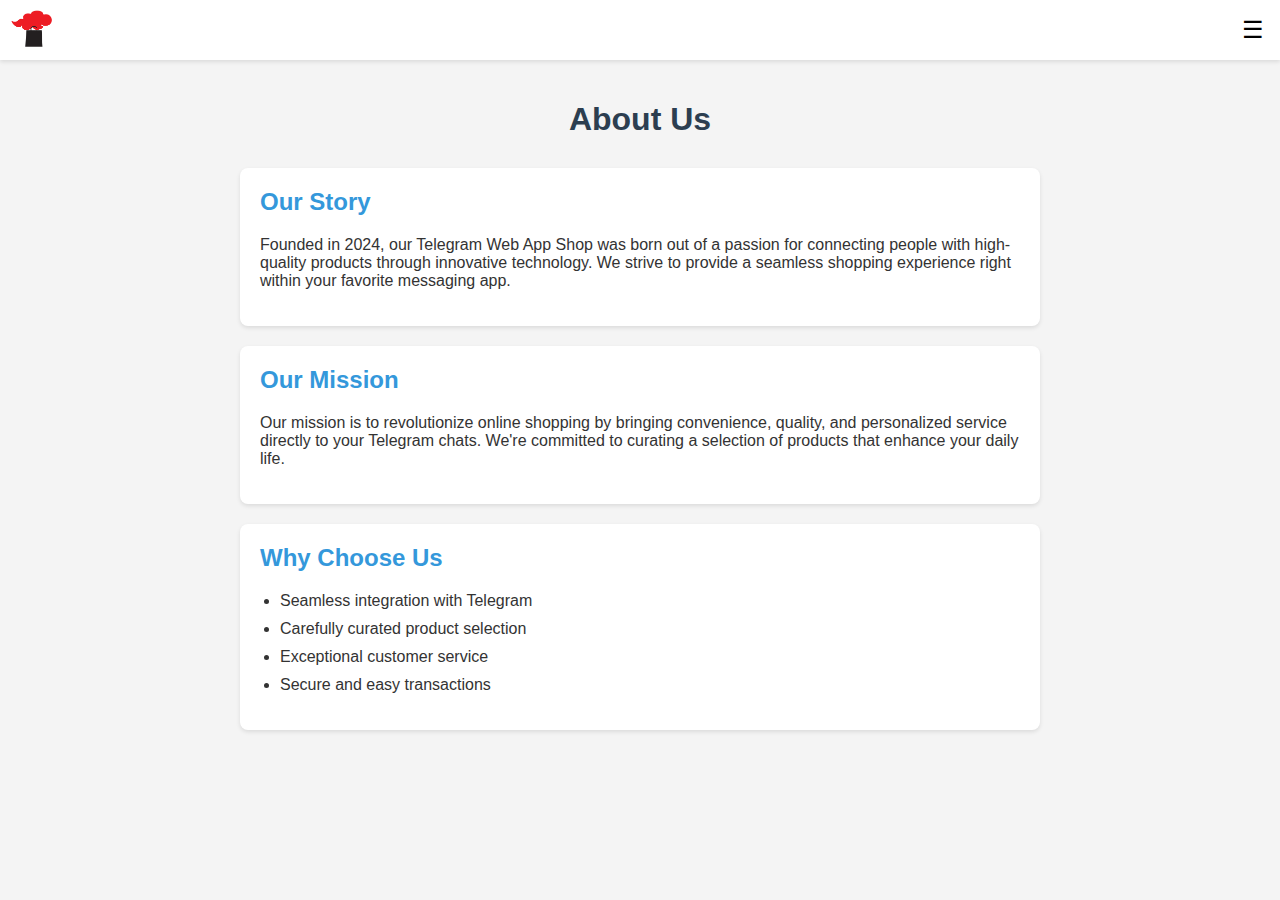
==== about.html @ f39aebba "Update about.html" ====
<!DOCTYPE html>
<html lang="en">
<head>
    <meta charset="UTF-8">
    <meta name="viewport" content="width=device-width, initial-scale=1.0">
    <title>About Us - Telegram Web App Shop</title>
    <link rel="stylesheet" href="about-styles.css">
    <script src="https://telegram.org/js/telegram-web-app.js"></script>
</head>
<body>
    <header>
        <img src="logo.png" alt="Logo" class="logo">
        <button id="menuButton" class="menu-button">☰</button>
    </header>
    
    <div id="mySidenav" class="sidenav">
        <a href="javascript:void(0)" class="closebtn" onclick="closeNav()">×</a>
        <div class="sidenav-content">
            <a href="index.html">HOME</a>
            <a href="about.html">ABOUT US</a>
            <a href="#">CONDITIONS</a>
        </div>
    </div>

    <main class="about-content">
        <h1>About Us</h1>
        <section class="about-section">
            <h2>Our Story</h2>
            <p>Founded in 2024, our Telegram Web App Shop was born out of a passion for connecting people with high-quality products through innovative technology. We strive to provide a seamless shopping experience right within your favorite messaging app.</p>
        </section>
        
        <section class="about-section">
            <h2>Our Mission</h2>
            <p>Our mission is to revolutionize online shopping by bringing convenience, quality, and personalized service directly to your Telegram chats. We're committed to curating a selection of products that enhance your daily life.</p>
        </section>
        
        <section class="about-section">
            <h2>Why Choose Us</h2>
            <ul>
                <li>Seamless integration with Telegram</li>
                <li>Carefully curated product selection</li>
                <li>Exceptional customer service</li>
                <li>Secure and easy transactions</li>
            </ul>
        </section>
    </main>
    
    <script src="app.js"></script>
</body>
</html>
---- about-styles.css ----
body {
    font-family: Arial, sans-serif;
    margin: 0;
    padding: 0;
    background-color: #f4f4f4;
    color: #333;
}

header {
    display: flex;
    justify-content: space-between;
    align-items: center;
    padding: 10px;
    background-color: #ffffff;
    box-shadow: 0 2px 4px rgba(0,0,0,0.1);
}

.logo {
    height: 40px;
}

.menu-button {
    background: none;
    border: none;
    font-size: 24px;
    cursor: pointer;
}

.sidenav {
    height: 100%;
    width: 0;
    position: fixed;
    z-index: 1;
    top: 0;
    left: 0;
    background-color: #111;
    overflow-x: hidden;
    transition: 0.5s;
}

.sidenav-content {
    position: relative;
    top: 25%;
    width: 100%;
    text-align: center;
    margin-top: 30px;
}

.sidenav a {
    padding: 8px;
    text-decoration: none;
    font-size: 36px;
    color: #818181;
    display: block;
    transition: 0.3s;
}

.sidenav a:hover, .sidenav a:focus {
    color: #f1f1f1;
}

.sidenav .closebtn {
    position: absolute;
    top: 20px;
    right: 45px;
    font-size: 60px;
}

.about-content {
    max-width: 800px;
    margin: 0 auto;
    padding: 20px;
}

h1 {
    color: #2c3e50;
    text-align: center;
    margin-bottom: 30px;
}

.about-section {
    background-color: #ffffff;
    border-radius: 8px;
    padding: 20px;
    margin-bottom: 20px;
    box-shadow: 0 2px 4px rgba(0,0,0,0.1);
}

h2 {
    color: #3498db;
    margin-top: 0;
}

ul {
    padding-left: 20px;
}

li {
    margin-bottom: 10px;
}

@media screen and (max-width: 600px) {
    .about-content {
        padding: 10px;
    }
}
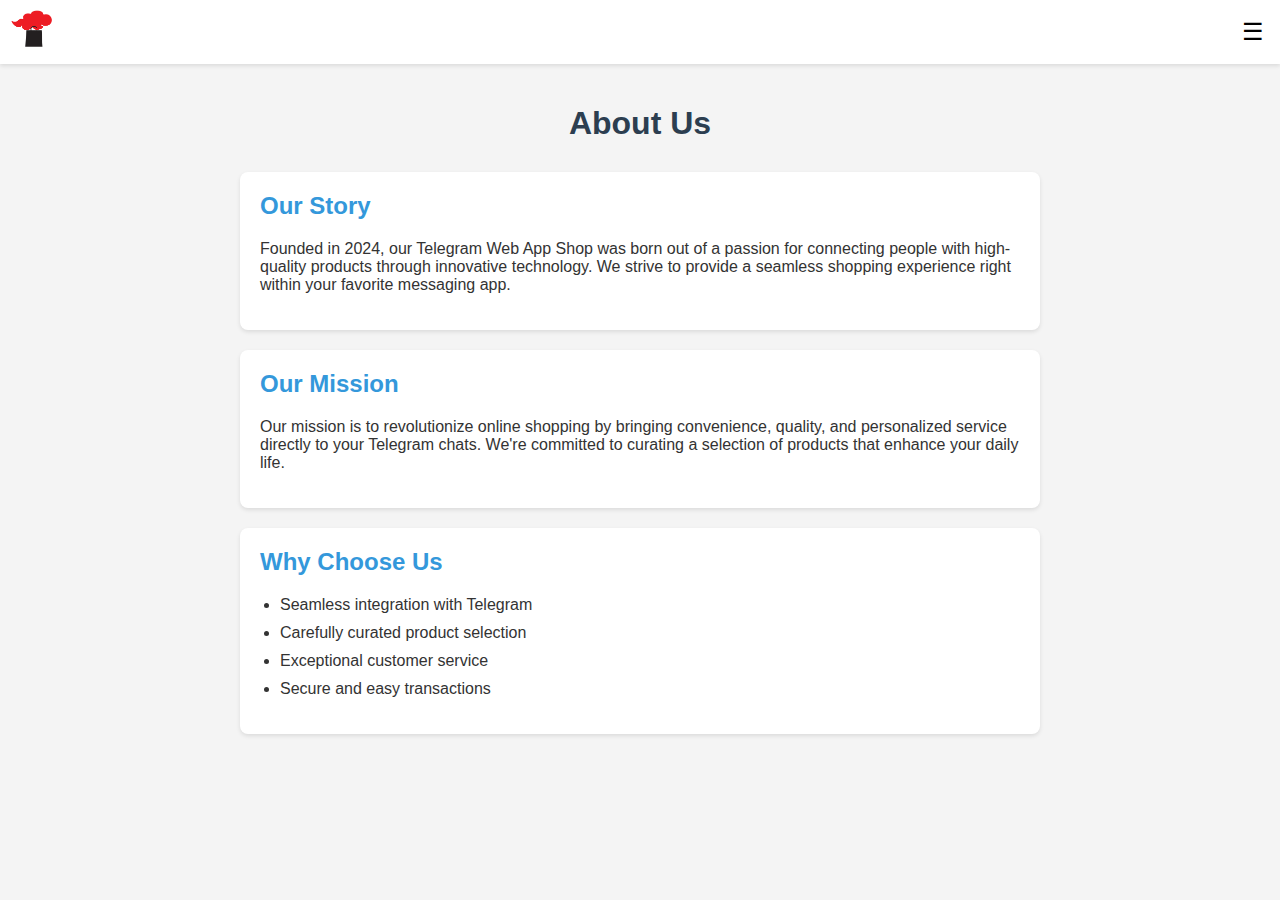
==== commit 67295375: "Update about.html" ====
--- a/about.html
+++ b/about.html
@@ -9,7 +9,7 @@
 </head>
 <body>
     <header>
-        <img src="logo.png" alt="Logo" class="logo">
+        <a href="index.html"><img src="logo.png" alt="Logo" class="logo"></a>
         <button id="menuButton" class="menu-button">☰</button>
     </header>
     
@@ -18,7 +18,8 @@
         <div class="sidenav-content">
             <a href="index.html">HOME</a>
             <a href="about.html">ABOUT US</a>
-            <a href="#">CONDITIONS</a>
+            <a href="contacts.html">CONTACTS</a>
+            <a href="conditions.html">CONDITIONS</a>
         </div>
     </div>
 
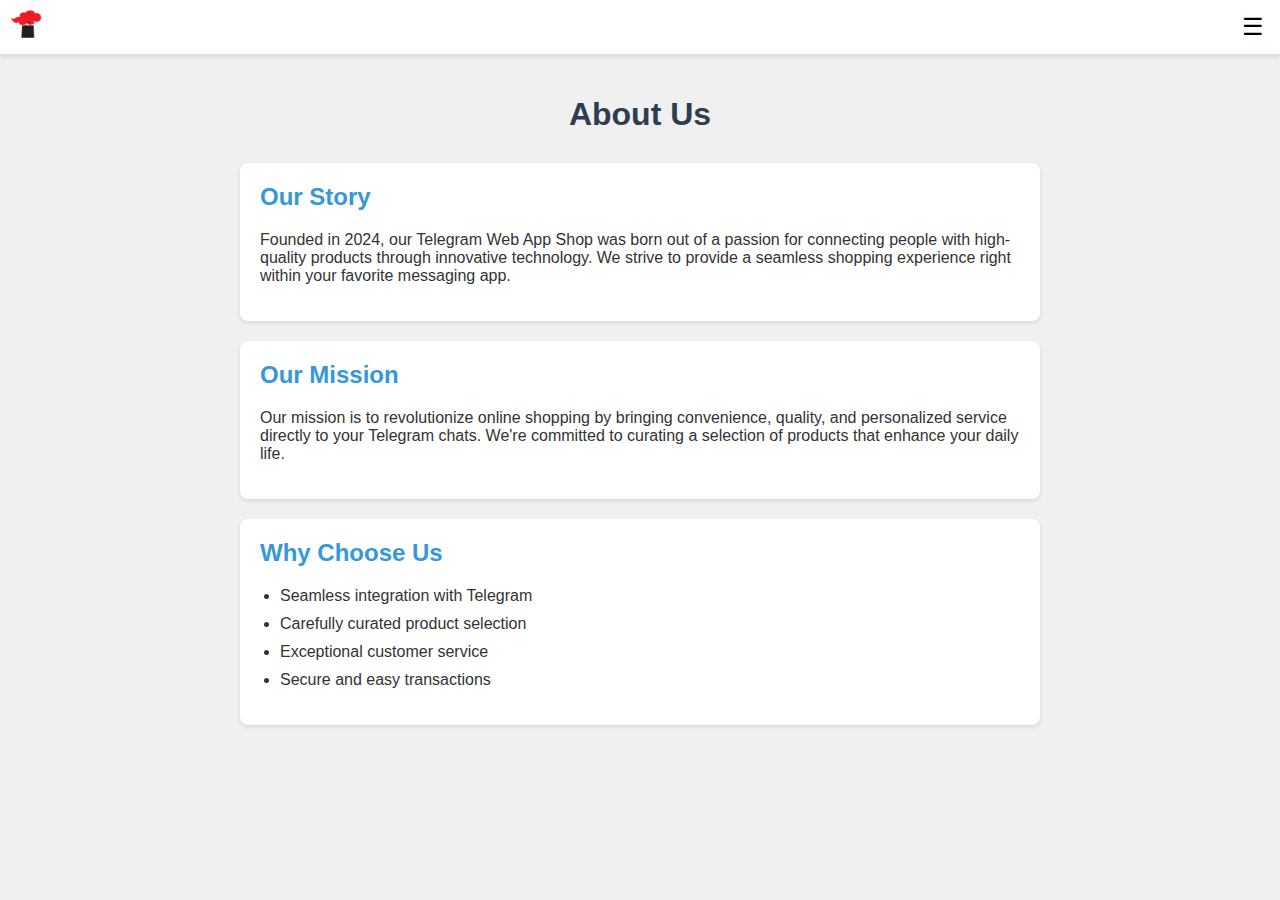
==== commit 5b643fb9: "Update about.html" ====
--- a/about.html
+++ b/about.html
@@ -5,6 +5,7 @@
     <meta name="viewport" content="width=device-width, initial-scale=1.0">
     <title>About Us - Telegram Web App Shop</title>
     <link rel="stylesheet" href="about-styles.css">
+    <link rel="stylesheet" href="styles.css">
     <script src="https://telegram.org/js/telegram-web-app.js"></script>
 </head>
 <body>
--- a/styles.css
+++ b/styles.css
@@ -0,0 +1,142 @@
+body {
+    font-family: Arial, sans-serif;
+    margin: 0;
+    padding: 0;
+    background-color: #f0f0f0;
+    color: #333;
+}
+
+header {
+    display: flex;
+    justify-content: space-between;
+    align-items: center;
+    padding: 10px;
+    background-color: #fff;
+    border-bottom: 1px solid #ddd;
+}
+
+.logo {
+    height: 30px;
+}
+
+.menu-button {
+    background: none;
+    border: none;
+    font-size: 24px;
+    cursor: pointer;
+}
+
+.sidenav {
+    height: 100%;
+    width: 0;
+    position: fixed;
+    z-index: 1;
+    top: 0;
+    left: 0;
+    background-color: #fff;
+    overflow-x: hidden;
+    transition: 0.5s;
+    padding-top: 60px;
+}
+
+.sidenav a {
+    padding: 8px 8px 8px 32px;
+    text-decoration: none;
+    font-size: 18px;
+    color: #818181;
+    display: block;
+    transition: 0.3s;
+}
+
+.sidenav a:hover {
+    color: #111;
+}
+
+.sidenav .closebtn {
+    position: absolute;
+    top: 0;
+    right: 25px;
+    font-size: 36px;
+    margin-left: 50px;
+}
+
+#app {
+    max-width: 100%;
+    margin: 0 auto;
+    padding: 10px;
+}
+
+#controls {
+    margin-bottom: 15px;
+}
+
+#search {
+    width: calc(100% - 22px);
+    padding: 10px;
+    font-size: 16px;
+    border: 1px solid #ddd;
+    border-radius: 4px;
+    margin-bottom: 10px;
+}
+
+.filter-container {
+    display: flex;
+    justify-content: space-between;
+    gap: 10px;
+}
+
+#category, #sort {
+    flex-grow: 1;
+    padding: 10px;
+    font-size: 16px;
+    border: 1px solid #ddd;
+    border-radius: 4px;
+    background-color: white;
+}
+
+#products {
+    display: flex;
+    flex-direction: column;
+    gap: 15px;
+}
+
+.product {
+    background-color: white;
+    border: 1px solid #ddd;
+    border-radius: 4px;
+    padding: 15px;
+    text-align: center;
+}
+
+.product img {
+    max-width: 100%;
+    height: auto;
+    border-radius: 4px;
+}
+
+.product h3 {
+    margin: 10px 0;
+    font-size: 18px;
+}
+
+.product p {
+    color: #000;
+    font-weight: bold;
+}
+
+.product button {
+    margin-top: 10px;
+    padding: 10px 15px;
+    background-color: #4CAF50;
+    color: white;
+    border: none;
+    border-radius: 4px;
+    cursor: pointer;
+    font-size: 16px;
+    width: 100%;
+}
+
+@media screen and (max-height: 450px) {
+    .sidenav {padding-top: 15px;}
+    .sidenav a {font-size: 18px;}
+}
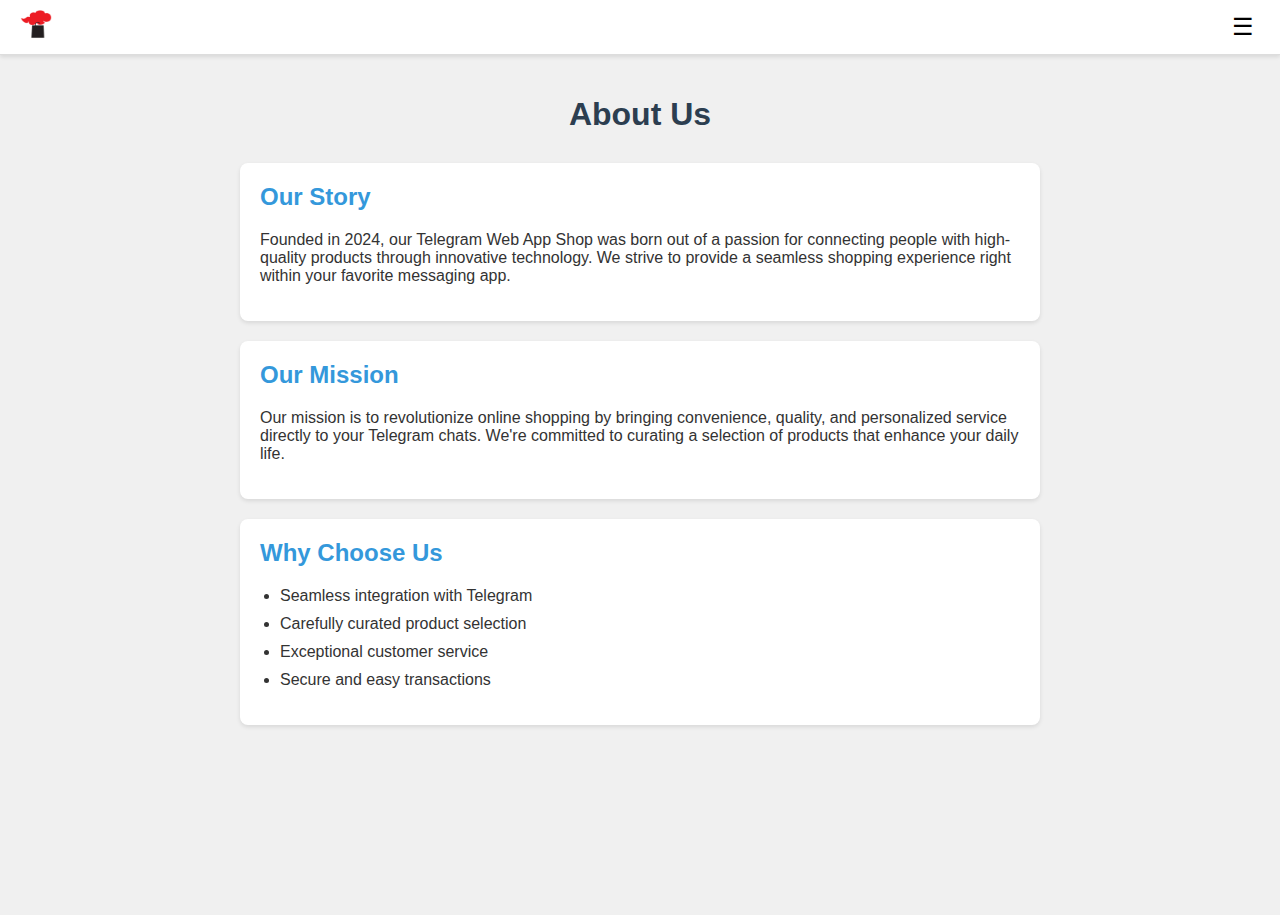
==== commit a14ddc4c: "Update about.html" ====
--- a/about.html
+++ b/about.html
@@ -9,7 +9,7 @@
     <script src="https://telegram.org/js/telegram-web-app.js"></script>
 </head>
 <body>
-    <header>
+   <header>
         <a href="index.html"><img src="logo.png" alt="Logo" class="logo"></a>
         <button id="menuButton" class="menu-button">☰</button>
     </header>
@@ -46,7 +46,8 @@
             </ul>
         </section>
     </main>
-    
+
+    <script src="i18n.js"></script>
     <script src="app.js"></script>
 </body>
 </html>
--- a/about-styles.css
+++ b/about-styles.css
@@ -24,46 +24,6 @@
     border: none;
     font-size: 24px;
     cursor: pointer;
-}
-
-.sidenav {
-    height: 100%;
-    width: 0;
-    position: fixed;
-    z-index: 1;
-    top: 0;
-    left: 0;
-    background-color: #111;
-    overflow-x: hidden;
-    transition: 0.5s;
-}
-
-.sidenav-content {
-    position: relative;
-    top: 25%;
-    width: 100%;
-    text-align: center;
-    margin-top: 30px;
-}
-
-.sidenav a {
-    padding: 8px;
-    text-decoration: none;
-    font-size: 36px;
-    color: #818181;
-    display: block;
-    transition: 0.3s;
-}
-
-.sidenav a:hover, .sidenav a:focus {
-    color: #f1f1f1;
-}
-
-.sidenav .closebtn {
-    position: absolute;
-    top: 20px;
-    right: 45px;
-    font-size: 60px;
 }
 
 .about-content {
--- a/styles.css
+++ b/styles.css
@@ -4,19 +4,64 @@
     padding: 0;
     background-color: #f0f0f0;
     color: #333;
+    padding-bottom: 150px; /* Adjust this value based on your cart's height */
 }
 
 header {
     display: flex;
     justify-content: space-between;
     align-items: center;
-    padding: 10px;
+    padding: 10px 20px;
     background-color: #fff;
     border-bottom: 1px solid #ddd;
 }
 
-.logo {
-    height: 30px;
+nav {
+    display: flex;
+    align-items: center;
+}
+
+.language-selector {
+    position: relative;
+    margin-right: 20px;
+}
+
+.selected-language {
+    display: flex;
+    align-items: center;
+    cursor: pointer;
+}
+
+.globe-icon {
+    margin-right: 5px;
+}
+
+.current-language {
+    margin-right: 5px;
+}
+
+.language-options {
+    display: none;
+    position: absolute;
+    top: 100%;
+    right: 0;
+    background-color: white;
+    border: 1px solid #ddd;
+    border-radius: 4px;
+    box-shadow: 0 2px 5px rgba(0,0,0,0.1);
+    padding: 0;
+    margin: 0;
+    list-style-type: none;
+    z-index: 1000;
+}
+
+.language-options li {
+    padding: 10px 15px;
+    cursor: pointer;
+}
+
+.language-options li:hover {
+    background-color: #f0f0f0;
 }
 
 .menu-button {
@@ -24,6 +69,10 @@
     border: none;
     font-size: 24px;
     cursor: pointer;
+}
+
+.logo {
+    height: 30px;
 }
 
 .sidenav {
@@ -36,107 +85,465 @@
     background-color: #fff;
     overflow-x: hidden;
     transition: 0.5s;
-    padding-top: 60px;
+}
+
+.sidenav-content {
+    position: relative;
+    top: 25%;
+    width: 100%;
+    text-align: center;
+    margin-top: 30px;
 }
 
 .sidenav a {
-    padding: 8px 8px 8px 32px;
+    padding: 8px;
     text-decoration: none;
-    font-size: 18px;
+    font-size: 36px;
     color: #818181;
     display: block;
     transition: 0.3s;
 }
 
-.sidenav a:hover {
-    color: #111;
+.sidenav a:hover, .sidenav a:focus {
+    color: #000000;
 }
 
 .sidenav .closebtn {
     position: absolute;
-    top: 0;
-    right: 25px;
-    font-size: 36px;
-    margin-left: 50px;
+    top: 20px;
+    right: 45px;
+    font-size: 60px;
 }
 
 #app {
     max-width: 100%;
     margin: 0 auto;
-    padding: 10px;
-}
-
-#controls {
-    margin-bottom: 15px;
+    padding: 12px;
+}
+
+.controls-top {
+    display: flex;
+    justify-content: space-between;
+    align-items: center;
+}
+
+.search-container {
+  display: flex;
+  align-items: center;
+  background-color: #fff;
+  border-radius: 50px;
+/*   padding: 5px; */
+  max-width: 600px;
+  margin: 0 auto;
+  margin-bottom: 10px;
 }
 
 #search {
-    width: calc(100% - 22px);
-    padding: 10px;
-    font-size: 16px;
-    border: 1px solid #ddd;
-    border-radius: 4px;
-    margin-bottom: 10px;
+  flex-grow: 1;
+  border: none;
+  background: transparent;
+  padding: 10px 15px;
+  font-size: 16px;
+  outline: none;
+}
+
+.search-button {
+  background-color: #E53935;
+  border: none;
+  border-radius: 50%;
+  width: 40px;
+  height: 40px;
+  display: flex;
+  justify-content: center;
+  align-items: center;
+  cursor: pointer;
+}
+
+.search-button svg {
+  width: 24px;
+  height: 24px;
+  fill: white;
+}
+
+::placeholder {
+  color: #888;
 }
 
 .filter-container {
-    display: flex;
-    justify-content: space-between;
-    gap: 10px;
+  display: flex;
+  justify-content: space-between;
+  gap: 15px;
+}
+
+.select-wrapper {
+  flex: 1;
+  position: relative;
+  background-color: #f0f0f0;
+  border-radius: 50px;
+  overflow: hidden;
+}
+
+.select-wrapper::after {
+  content: "\25BC";
+  position: absolute;
+  top: 50%;
+  right: 15px;
+  transform: translateY(-50%);
+  pointer-events: none;
+  color: #888;
+}
+
+select {
+  width: 100%;
+  padding: 12px 40px 12px 20px;
+  font-size: 16px;
+  border: none;
+/*   background-color: transparent; */
+  appearance: none;
+  outline: none;
+  cursor: pointer;
 }
 
 #category, #sort {
     flex-grow: 1;
     padding: 10px;
+/*     font-size: 16px;
+    border: 1px solid #ddd;
+    border-radius: 4px;
+    background-color: white; */
+}
+
+#products {
+    display: flex;
+    flex-direction: column;
+    gap: 15px;
+    padding: 0 12px; /* This creates the overall indentation */
+}
+
+/* #products {
+    width: 100%;
+}
+ */
+.product img {
+    max-width: 100%;
+    height: auto;
+}
+
+.product {
+    background-color: white;
+    border: 1px solid #ddd;
+    border-radius: 8px;
+    padding: 15px;
+    text-align: center;
+    box-shadow: 0 2px 4px rgba(0,0,0,0.05);
+}
+
+/* .product img {
+    max-width: 100%;
+    height: auto;
+    border-radius: 4px;
+} */
+
+.product h3 {
+    margin: 10px 0;
+    font-size: 18px;
+}
+
+.product p {
+    color: #000;
+    font-weight: bold;
+}
+
+.product button {
+    margin-top: 10px;
+    padding: 10px 15px;
+    background-color: #E53935;
+    color: white;
+    border: none;
+    border-radius: 4px;
+    cursor: pointer;
+    font-size: 16px;
+/*     width: 100%; */
+}
+
+#cart {
+    position: fixed;
+    bottom: 0;
+    left: 0;
+    width: 100%;
+    background-color: white;
+    box-shadow: 0 -2px 10px rgba(0, 0, 0, 0.1);
+    padding: 10px;
+    box-sizing: border-box;
+    z-index: 1000;
+    max-height: 150px; /* Adjust as needed */
+    overflow-y: auto;
+}
+
+.cart-item {
+    display: flex;
+    justify-content: space-between;
+    margin-bottom: 5px;
+    font-size: 14px;
+}
+
+.cart-total {
+    font-weight: bold;
+    text-align: right;
+    margin-top: 10px;
+    font-size: 16px;
+}
+
+/* Style for the scrollbar in the cart */
+#cart::-webkit-scrollbar {
+    width: 6px;
+}
+
+#cart::-webkit-scrollbar-track {
+    background: #f1f1f1;
+}
+
+#cart::-webkit-scrollbar-thumb {
+    background: #888;
+    border-radius: 3px;
+}
+
+#cart::-webkit-scrollbar-thumb:hover {
+    background: #555;
+}
+
+#viewToggle {
+    display: flex;
+    margin-bottom: 15px;
+}
+
+.view-button {
+    padding: 5px 10px;
+    background-color: #fff;
+    border: 1px solid #fff;
+    cursor: pointer;
+}
+
+.view-button:first-child {
+    border-top-left-radius: 50px;
+    border-bottom-left-radius: 50px;
+}
+
+.view-button:last-child {
+    border-top-right-radius: 50px;
+    border-bottom-right-radius: 50px;
+}
+
+.view-button.active {
+    background-color: #666;
+    color: white;
+}
+
+.view-button .icon {
+    margin-right: 5px;
+    font-size: 18px;
+}
+
+#products.list-view {
+    display: flex;
+    flex-direction: column;
+    gap: 15px;
+}
+
+#products.grid-view {
+    display: flex;
+    flex-wrap: wrap;
+    gap: 15px;
+}
+
+#products.grid-view .product {
+    flex: 0 1 calc(33.333% - 10px);
+}
+
+#products.list-view .product {
+    display: flex;
+    align-items: center;
+}
+
+#products.list-view .product img {
+    width: 100px;
+    margin-right: 20px;
+}
+
+.modal {
+    display: none;
+    position: fixed;
+    z-index: 1000;
+    left: 0;
+    top: 0;
+    width: 100%;
+    height: 100%;
+    overflow: auto;
+    background-color: rgba(0,0,0,0.4);
+}
+
+.modal-content {
+    background-color: #fefefe;
+    margin: 0;
+    padding: 20px;
+    border: none;
+    width: 100%;
+    height: 100%;
+    box-sizing: border-box;
+    overflow-y: auto;
+}
+
+/* Close button */
+.close {
+    color: #aaa;
+    float: right;
+    font-size: 28px;
+    font-weight: bold;
+    cursor: pointer;
+    position: absolute;
+    right: 20px;
+    top: 10px;
+}
+
+.close:hover,
+.close:focus {
+    color: #000;
+    text-decoration: none;
+    cursor: pointer;
+}
+
+/* Button in modal */
+.modal-content button {
+    background-color: #000;
+    border: none;
+    color: white;
+    padding: 15px 32px;
+    text-align: center;
+    text-decoration: none;
+    display: inline-block;
+    font-size: 16px;
+    margin: 4px 2px;
+    cursor: pointer;
+    transition-duration: 0.4s;
+    border-radius: 4px;
+}
+
+.modal-content button:hover {
+    background-color: #E53935;
+}
+
+/* Product details layout */
+.product-details {
+    display: flex;
+    flex-direction: column;
+    height: 100%;
+}
+
+.product-images-container {
+    flex: 1;
+    display: flex;
+    flex-direction: column;
+    justify-content: center;
+    align-items: center;
+    margin-bottom: 20px;
+}
+
+.main-image {
+    width: 100%;
+    max-width: 400px;
+    margin-bottom: 10px;
+}
+
+.main-image img {
+    width: 100%;
+    height: auto;
+    object-fit: cover;
+}
+
+.thumbnail-images {
+    display: flex;
+    gap: 10px;
+    overflow-x: auto;
+    padding: 10px 0;
+}
+
+.thumbnail-images img {
+    width: 60px;
+    height: 60px;
+    object-fit: cover;
+    cursor: pointer;
+    border: 2px solid transparent;
+}
+
+.thumbnail-images img:hover {
+    border-color: #888;
+}
+
+.product-info {
+    flex: 1;
+}
+
+/* Responsive design */
+@media (min-width: 768px) {
+    .product-details {
+        flex-direction: row;
+    }
+
+    .product-images-container {
+        flex: 1;
+        margin-right: 20px;
+    }
+
+    .product-info {
+        flex: 1;
+    }
+}
+
+.product-images {
+    display: flex;
+    gap: 10px;
+    margin-bottom: 20px;
+}
+
+.product-images img {
+    width: 100px;
+    height: 100px;
+    object-fit: cover;
+}
+
+.product-options {
+    margin-bottom: 20px;
+}
+
+.color-options, .size-options {
+    margin-bottom: 10px;
+}
+
+.color-options label, .size-options label {
+    display: inline-block;
+    width: 50px;
+    margin-right: 10px;
+}
+
+/* select {
+    padding: 5px;
     font-size: 16px;
     border: 1px solid #ddd;
     border-radius: 4px;
     background-color: white;
-}
-
-#products {
-    display: flex;
-    flex-direction: column;
-    gap: 15px;
-}
-
-.product {
-    background-color: white;
-    border: 1px solid #ddd;
-    border-radius: 4px;
-    padding: 15px;
-    text-align: center;
-}
-
-.product img {
-    max-width: 100%;
-    height: auto;
-    border-radius: 4px;
-}
-
-.product h3 {
-    margin: 10px 0;
-    font-size: 18px;
-}
-
-.product p {
-    color: #000;
-    font-weight: bold;
-}
-
-.product button {
-    margin-top: 10px;
-    padding: 10px 15px;
-    background-color: #4CAF50;
-    color: white;
-    border: none;
-    border-radius: 4px;
-    cursor: pointer;
-    font-size: 16px;
-    width: 100%;
+} */
+
+select:focus {
+    outline: none;
+    border-color: #888;
 }
 
 @media screen and (max-height: 450px) {
     .sidenav {padding-top: 15px;}
     .sidenav a {font-size: 18px;}
 }
+
+.usercard {
+    color: #000;
+    text-align: center;
+}
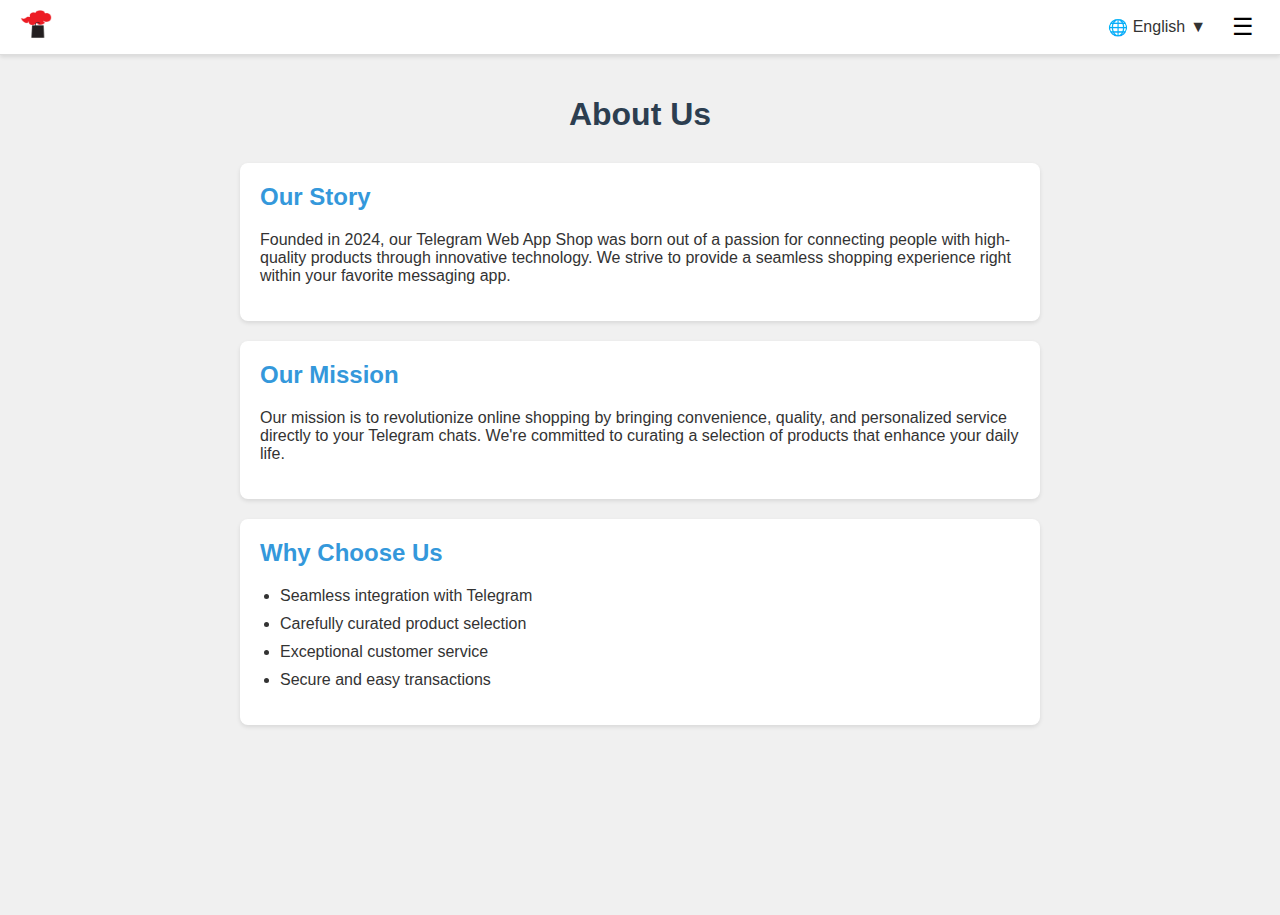
==== commit 79f34c5e: "Update about.html" ====
--- a/about.html
+++ b/about.html
@@ -9,18 +9,32 @@
     <script src="https://telegram.org/js/telegram-web-app.js"></script>
 </head>
 <body>
-   <header>
-        <a href="index.html"><img src="logo.png" alt="Logo" class="logo"></a>
+  <header>
+    <a href="index.html"><img src="logo.png" alt="Logo" class="logo"></a>
+    <nav>
+        <div class="language-selector">
+            <div class="selected-language">
+                <span class="globe-icon">🌐</span>
+                <span class="current-language">English</span>
+                <span class="dropdown-arrow">▼</span>
+            </div>
+            <ul class="language-options">
+                <li data-lang="en" class="selected">English</li>
+                <li data-lang="lv">Latviešu</li>
+                <li data-lang="ru">Русский</li>
+            </ul>
+        </div>
         <button id="menuButton" class="menu-button">☰</button>
-    </header>
+    </nav>
+</header>
     
     <div id="mySidenav" class="sidenav">
         <a href="javascript:void(0)" class="closebtn" onclick="closeNav()">×</a>
         <div class="sidenav-content">
-            <a href="index.html">HOME</a>
-            <a href="about.html">ABOUT US</a>
-            <a href="contacts.html">CONTACTS</a>
-            <a href="conditions.html">CONDITIONS</a>
+            <a href="index.html" data-i18n="home">HOME</a>
+            <a href="about.html" data-i18n="about">ABOUT US</a>
+            <a href="contacts.html" data-i18n="contacts">CONTACTS</a>
+            <a href="conditions.html" data-i18n="conditions">CONDITIONS</a>
         </div>
     </div>
 
